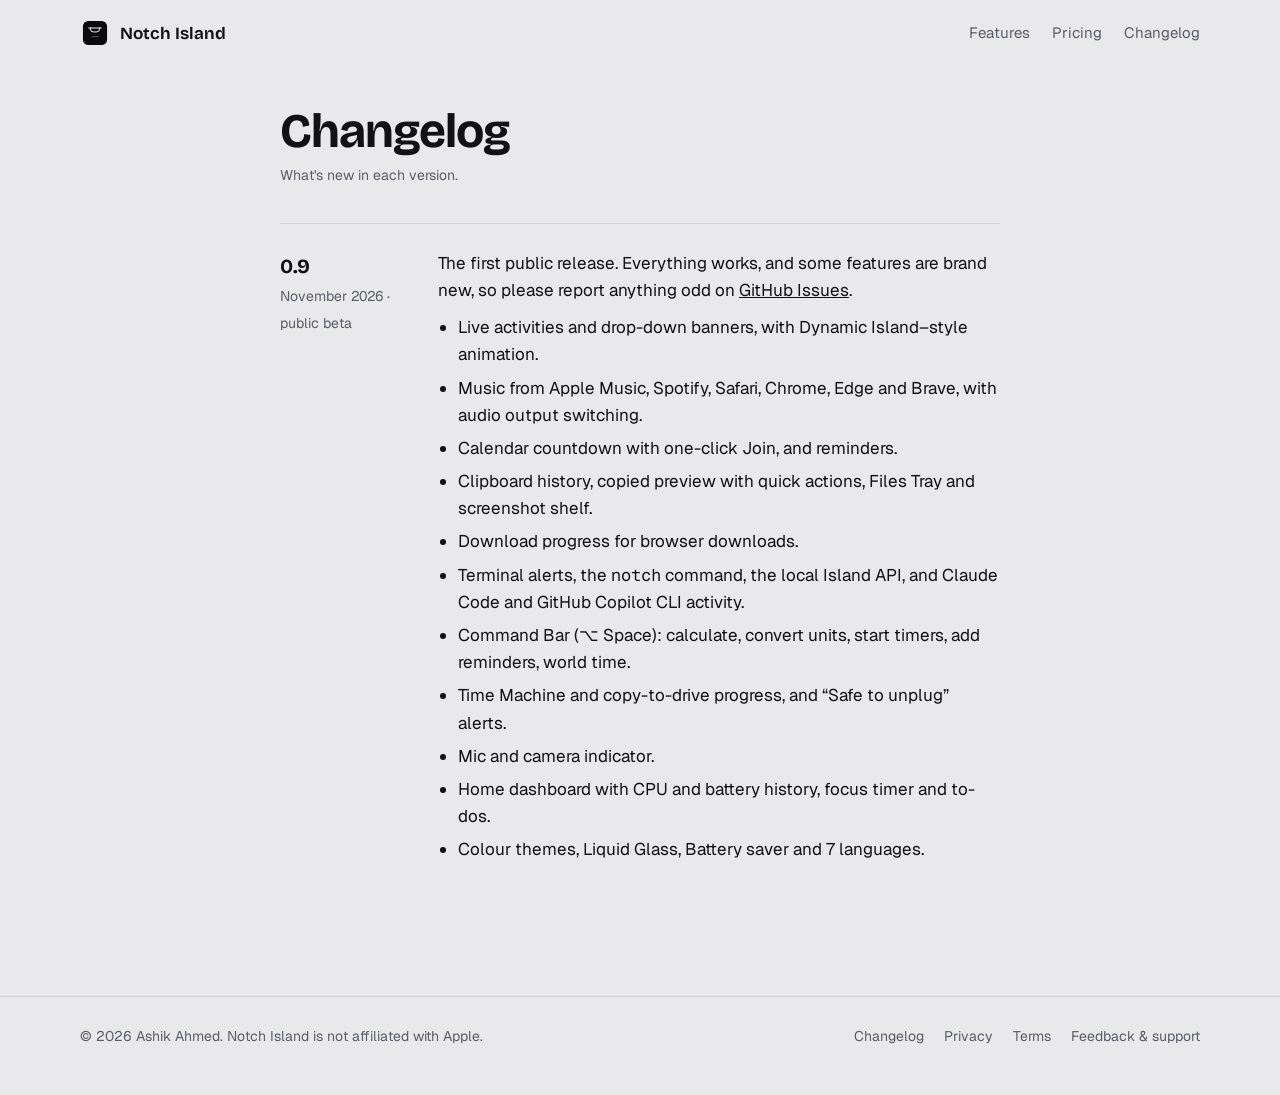
==== website/changelog.html @ dfc58415 "Notch Island 0.9.0: features, settings redesign, release tooling - Live activities and banners with " ====
<!DOCTYPE html>
<html lang="en">
<head>
<meta charset="utf-8">
<meta name="viewport" content="width=device-width, initial-scale=1">
<title>Notch Island Changelog</title>
<link rel="preconnect" href="https://fonts.googleapis.com">
<link rel="preconnect" href="https://fonts.gstatic.com" crossorigin>
<link href="https://fonts.googleapis.com/css2?family=Bricolage+Grotesque:opsz,wght@12..96,500..800&family=Geist:wght@400..600&family=Geist+Mono:wght@400..500&display=swap" rel="stylesheet">
<link rel="stylesheet" href="styles.css">
</head>
<body>
<header class="wrap topbar">
  <a class="brand" href="index.html">
    <svg viewBox="0 0 1024 1024" aria-hidden="true"><rect x="100" y="100" width="824" height="824" rx="185" fill="#0b0b0b"/><g transform="translate(100 100) scale(4.478) translate(-8 -8)" fill="none" stroke="#fff" stroke-linecap="round" stroke-linejoin="round"><path d="M52 62 H148 M66 62 V70 Q66 92 88 92 H112 Q134 92 134 70 V62" stroke-width="7"/><path d="M76 128 H124" stroke-width="7" stroke-opacity="0.35"/></g></svg>
    Notch Island
  </a>
  <nav aria-label="Site">
    <a href="index.html#features">Features</a>
    <a href="index.html#pricing">Pricing</a>
    <a href="changelog.html">Changelog</a>
  </nav>
</header>
<main class="doc">
<h1>Changelog</h1>
<p class="updated">What's new in each version.</p>
<article class="release">
  <div><h2>0.9</h2><time datetime="2026-11">November 2026 · public beta</time></div>
  <div>
    <p>The first public release. Everything works, and some features are brand new, so please report anything odd on <a href="https://github.com/ashikahmed001/notchisland/issues">GitHub Issues</a>.</p>
    <ul>
      <li>Live activities and drop-down banners, with Dynamic Island–style animation.</li>
      <li>Music from Apple Music, Spotify, Safari, Chrome, Edge and Brave, with audio output switching.</li>
      <li>Calendar countdown with one-click Join, and reminders.</li>
      <li>Clipboard history, copied preview with quick actions, Files Tray and screenshot shelf.</li>
      <li>Download progress for browser downloads.</li>
      <li>Terminal alerts, the <code>notch</code> command, the local Island API, and Claude Code and GitHub Copilot CLI activity.</li>
      <li>Command Bar (⌥ Space): calculate, convert units, start timers, add reminders, world time.</li>
      <li>Time Machine and copy-to-drive progress, and “Safe to unplug” alerts.</li>
      <li>Mic and camera indicator.</li>
      <li>Home dashboard with CPU and battery history, focus timer and to-dos.</li>
      <li>Colour themes, Liquid Glass, Battery saver and 7 languages.</li>
    </ul>
  </div>
</article>
</main>
<footer class="footer">
  <div class="wrap">
    <span>© 2026 Ashik Ahmed. Notch Island is not affiliated with Apple.</span>
    <nav aria-label="Legal">
      <a href="changelog.html">Changelog</a>
      <a href="privacy.html">Privacy</a>
      <a href="terms.html">Terms</a>
      <a href="https://github.com/ashikahmed001/notchisland/issues">Feedback &amp; support</a>
    </nav>
  </div>
</footer>
</body>
</html>
---- website/styles.css ----
/* Notch Island site — aluminium & graphite, one orange accent (the mic dot). */
:root {
  --bg: #e9e9ec;
  --surface: #f6f6f7;
  --ink: #121214;
  --muted: #5b5d65;
  --line: #d3d4d9;
  --accent: #e85d0c;
  --accent-ink: #ffffff;
  --island: #000000;
  --font-display: "Bricolage Grotesque", "Avenir Next", "Helvetica Neue", sans-serif;
  --font-body: "Geist", -apple-system, "Helvetica Neue", Arial, sans-serif;
  --font-mono: "Geist Mono", ui-monospace, "SF Mono", Menlo, monospace;
  color-scheme: light;
  /* Layout: one 1120px column, the island hangs from the top edge of the page. */
}
@media (prefers-color-scheme: dark) {
  :root:not([data-theme="light"]) {
    --bg: #111214;
    --surface: #1a1b1e;
    --ink: #f1f1f3;
    --muted: #9b9da5;
    --line: #2a2c30;
    --accent: #ff7d33;
    --accent-ink: #160a02;
    color-scheme: dark;
  }
}
:root[data-theme="dark"] {
  --bg: #111214;
  --surface: #1a1b1e;
  --ink: #f1f1f3;
  --muted: #9b9da5;
  --line: #2a2c30;
  --accent: #ff7d33;
  --accent-ink: #160a02;
  color-scheme: dark;
}

* { box-sizing: border-box; }
html { -webkit-text-size-adjust: 100%; }
body {
  margin: 0;
  background: var(--bg);
  color: var(--ink);
  font: 400 17px/1.6 var(--font-body);
  -webkit-font-smoothing: antialiased;
}
img, svg { max-width: 100%; }
a { color: inherit; }
a:focus-visible, button:focus-visible, summary:focus-visible {
  outline: 2px solid var(--accent);
  outline-offset: 3px;
  border-radius: 6px;
}
h1, h2, h3 { font-family: var(--font-display); text-wrap: balance; margin: 0; letter-spacing: -0.02em; }
p { margin: 0; }
code, pre, kbd { font-family: var(--font-mono); }

.wrap { width: min(1120px, 100% - 40px); margin-inline: auto; }

/* Top bar */
.topbar { display: flex; align-items: center; justify-content: space-between; gap: 16px; padding: 18px 0; }
.brand { display: flex; align-items: center; gap: 10px; text-decoration: none; font: 650 17px/1 var(--font-display); }
.brand svg { width: 30px; height: 30px; }
.topbar nav { display: flex; gap: 22px; font-size: 15px; }
.topbar nav a { text-decoration: none; color: var(--muted); }
.topbar nav a:hover { color: var(--ink); }

.button {
  display: inline-flex; align-items: center; gap: 8px;
  padding: 12px 20px; border-radius: 999px; border: 1px solid transparent;
  font: 600 15px/1 var(--font-body); text-decoration: none; cursor: pointer;
  transition: transform .15s ease, background .15s ease;
}
.button:active { transform: scale(.97); }
.button.primary { background: var(--accent); color: var(--accent-ink); }
.button.primary:hover { filter: brightness(1.05); }
.button.ghost { border-color: var(--line); color: var(--ink); background: transparent; }
.button.ghost:hover { background: var(--surface); }

.footer { border-top: 1px solid var(--line); margin-top: 96px; padding: 28px 0 48px; color: var(--muted); font-size: 14px; }
.footer .wrap { display: flex; flex-wrap: wrap; gap: 12px 24px; justify-content: space-between; }
.footer nav { display: flex; flex-wrap: wrap; gap: 8px 20px; }
.footer a { text-decoration: none; }
.footer a:hover { color: var(--ink); }

/* Legal / text pages */
.doc { width: min(720px, 100% - 40px); margin: 40px auto 0; }
.doc h1 { font-size: clamp(34px, 5vw, 48px); line-height: 1.05; margin-bottom: 8px; }
.doc .updated { color: var(--muted); font-size: 14px; margin-bottom: 36px; }
.doc h2 { font-size: 22px; margin: 36px 0 10px; }
.doc p, .doc li { color: var(--ink); }
.doc p + p { margin-top: 12px; }
.doc ul { padding-left: 20px; margin: 10px 0; display: grid; gap: 6px; }
.doc .note { border-left: 3px solid var(--accent); padding: 10px 14px; background: var(--surface); border-radius: 0 8px 8px 0; color: var(--muted); font-size: 15px; margin-bottom: 28px; }
.release { border-top: 1px solid var(--line); padding: 26px 0; display: grid; grid-template-columns: 140px 1fr; gap: 18px; }
.release h2 { margin: 0; font-size: 20px; }
.release time { color: var(--muted); font-size: 14px; font-variant-numeric: tabular-nums; }
@media (max-width: 560px) { .release { grid-template-columns: 1fr; gap: 6px; } .topbar nav { display: none; } }

@media (prefers-reduced-motion: reduce) {
  *, *::before, *::after { animation: none !important; transition: none !important; }
}
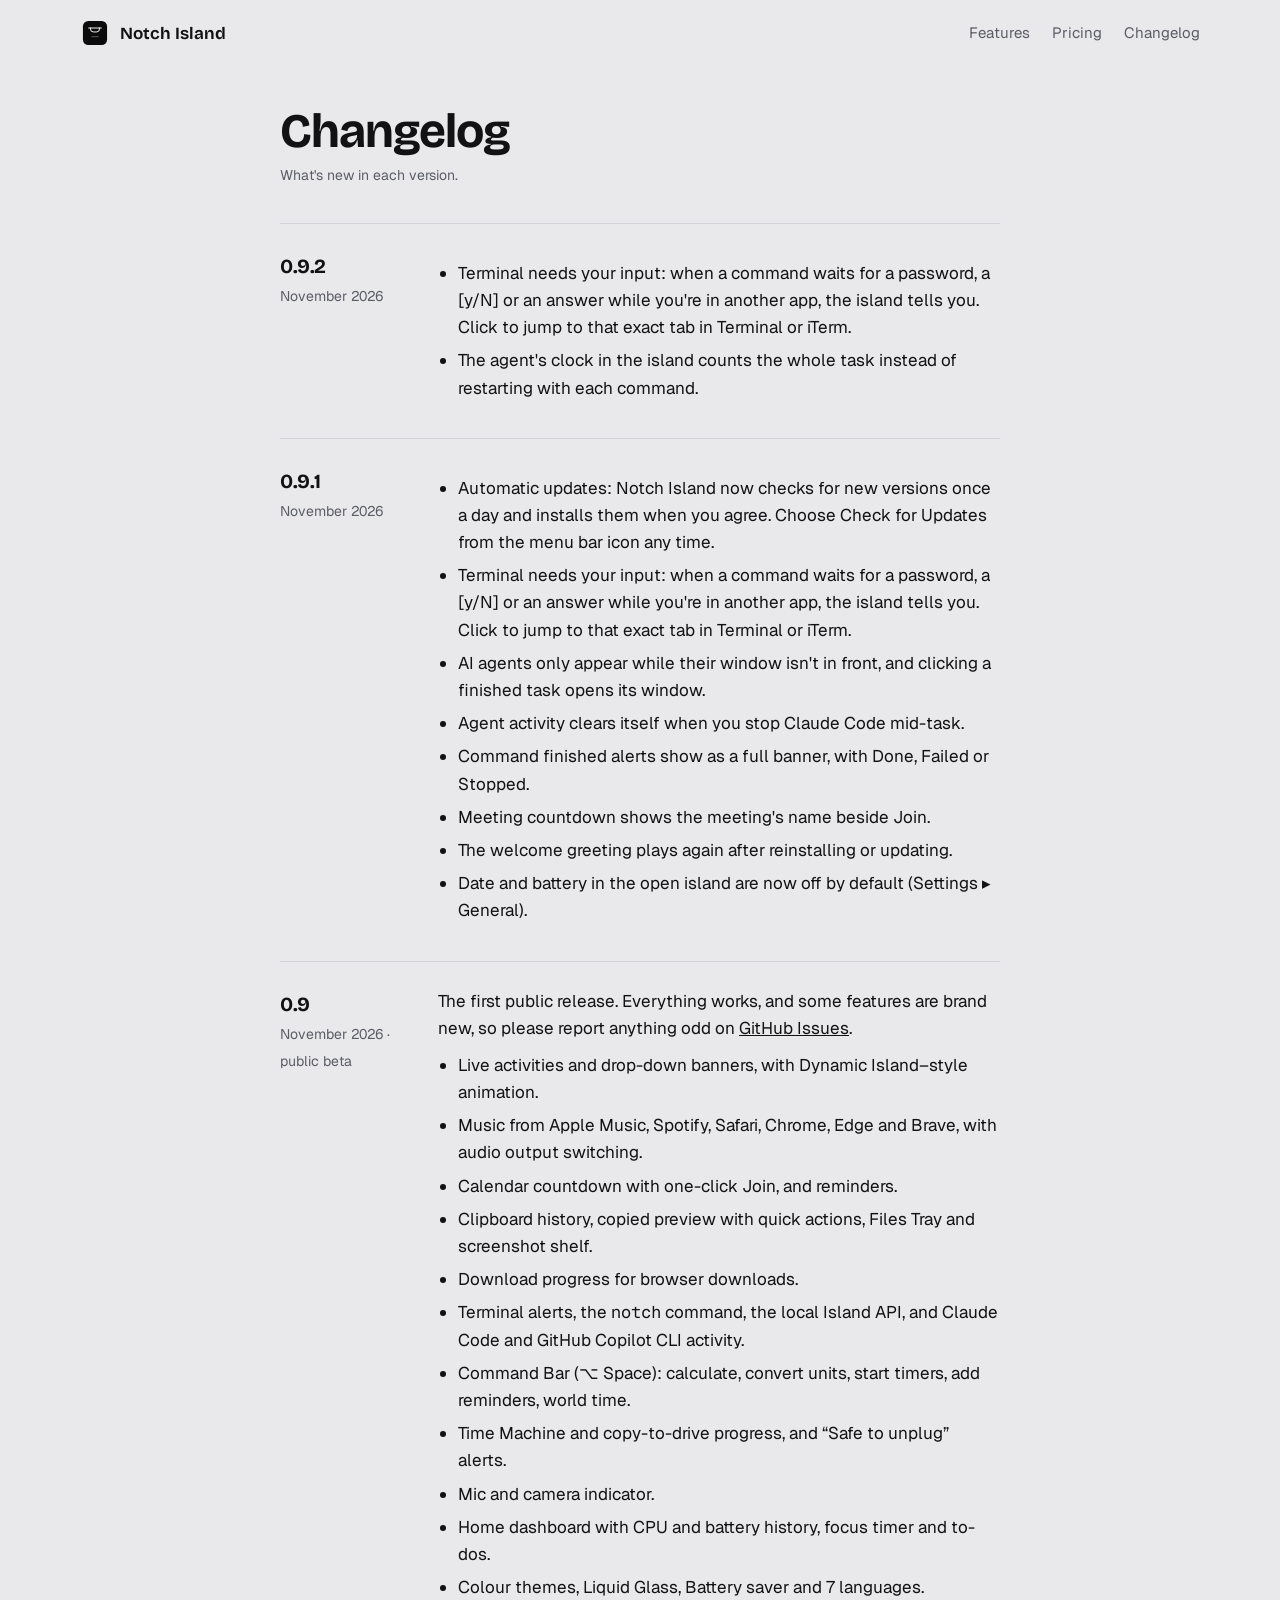
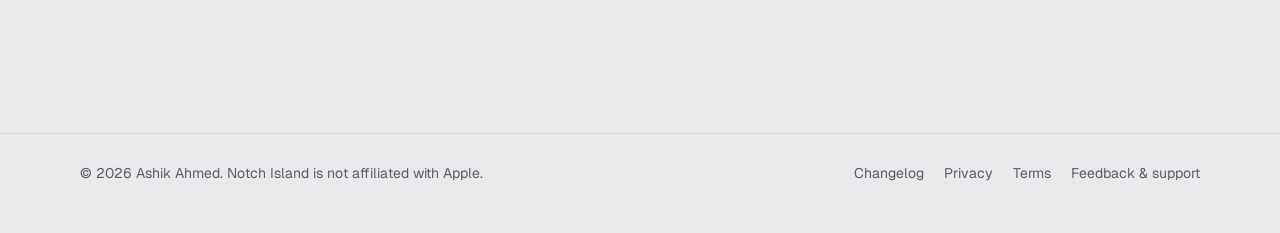
==== commit 22321f6b: "Notch Island 0.9.2: automatic updates, terminal input alerts, agent fixes - Sparkle automatic update" ====
--- a/website/changelog.html
+++ b/website/changelog.html
@@ -24,6 +24,30 @@
 <main class="doc">
 <h1>Changelog</h1>
 <p class="updated">What's new in each version.</p>
+<article class="release">
+  <div><h2>0.9.2</h2><time datetime="2026-11">November 2026</time></div>
+  <div>
+    <ul>
+      <li>Terminal needs your input: when a command waits for a password, a [y/N] or an answer while you're in another app, the island tells you. Click to jump to that exact tab in Terminal or iTerm.</li>
+      <li>The agent's clock in the island counts the whole task instead of restarting with each command.</li>
+    </ul>
+  </div>
+</article>
+<article class="release">
+  <div><h2>0.9.1</h2><time datetime="2026-11">November 2026</time></div>
+  <div>
+    <ul>
+      <li>Automatic updates: Notch Island now checks for new versions once a day and installs them when you agree. Choose Check for Updates from the menu bar icon any time.</li>
+      <li>Terminal needs your input: when a command waits for a password, a [y/N] or an answer while you're in another app, the island tells you. Click to jump to that exact tab in Terminal or iTerm.</li>
+      <li>AI agents only appear while their window isn't in front, and clicking a finished task opens its window.</li>
+      <li>Agent activity clears itself when you stop Claude Code mid-task.</li>
+      <li>Command finished alerts show as a full banner, with Done, Failed or Stopped.</li>
+      <li>Meeting countdown shows the meeting's name beside Join.</li>
+      <li>The welcome greeting plays again after reinstalling or updating.</li>
+      <li>Date and battery in the open island are now off by default (Settings ▸ General).</li>
+    </ul>
+  </div>
+</article>
 <article class="release">
   <div><h2>0.9</h2><time datetime="2026-11">November 2026 · public beta</time></div>
   <div>
